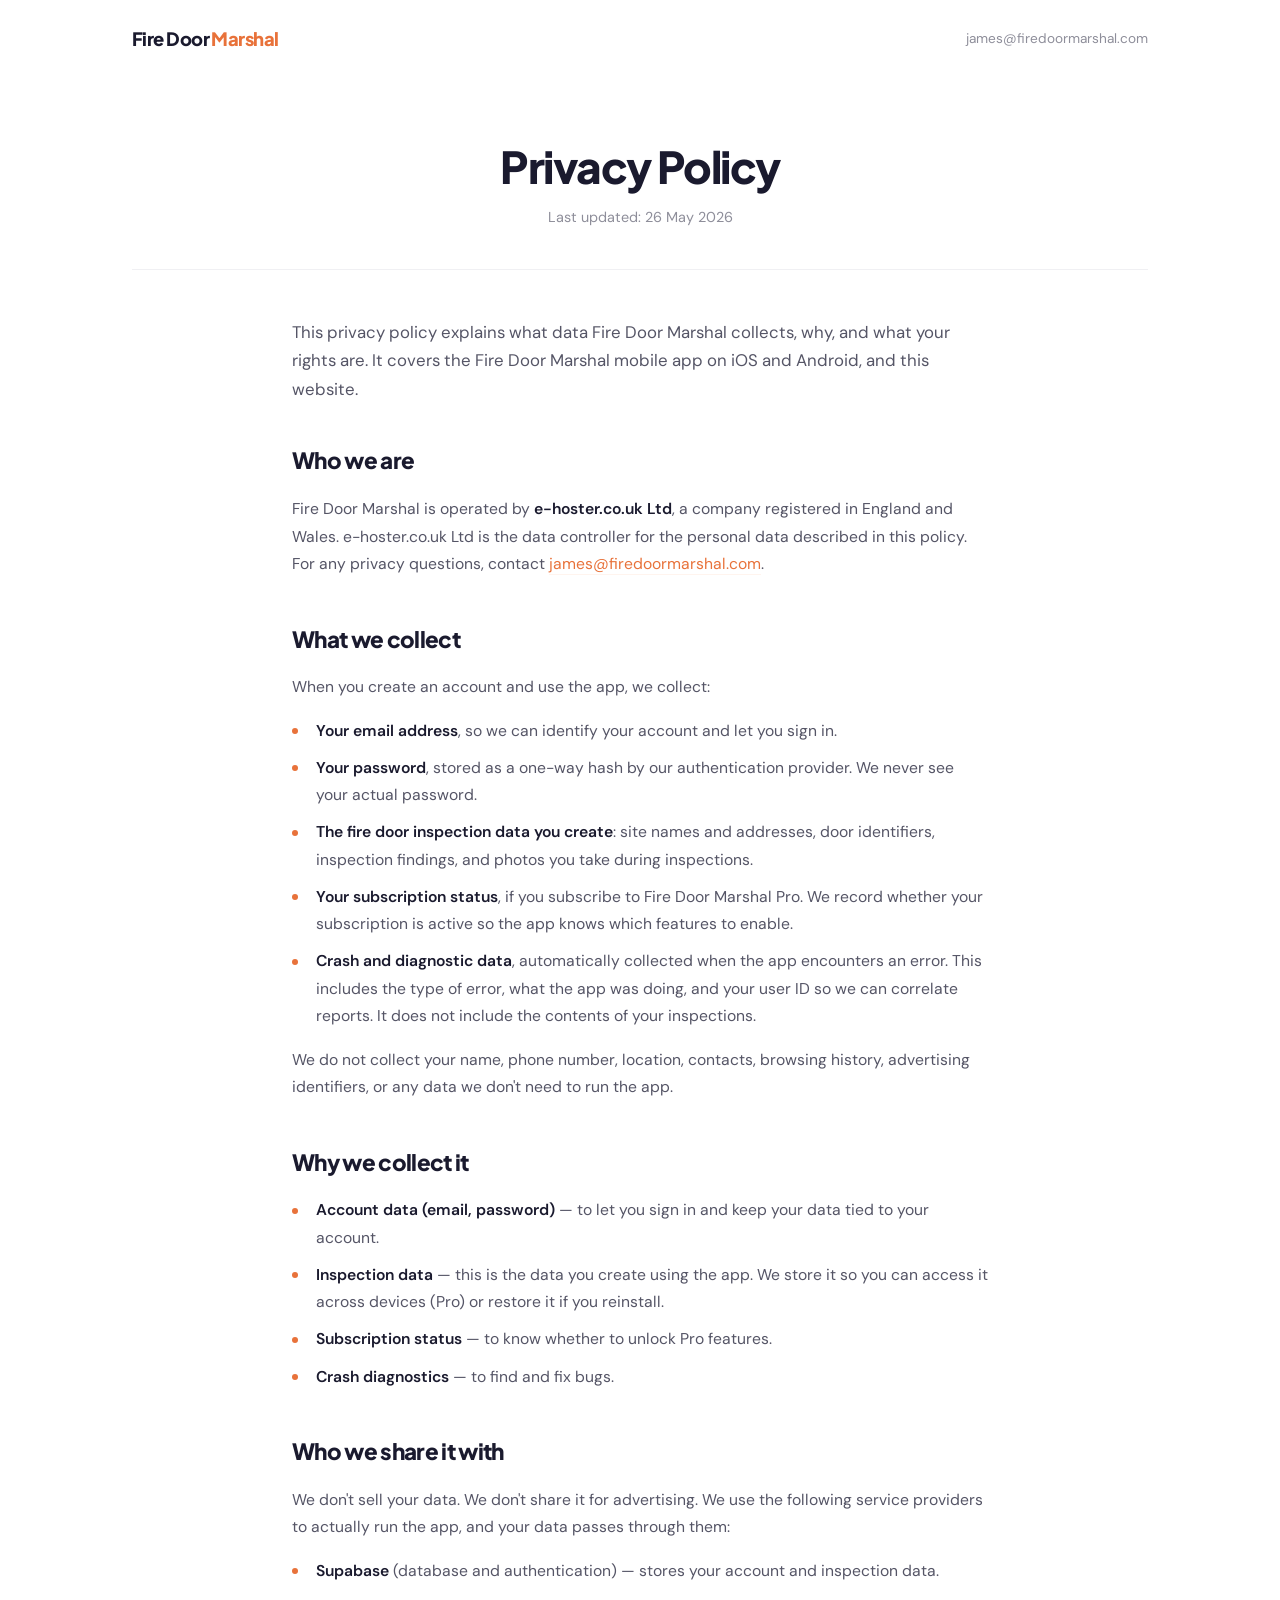
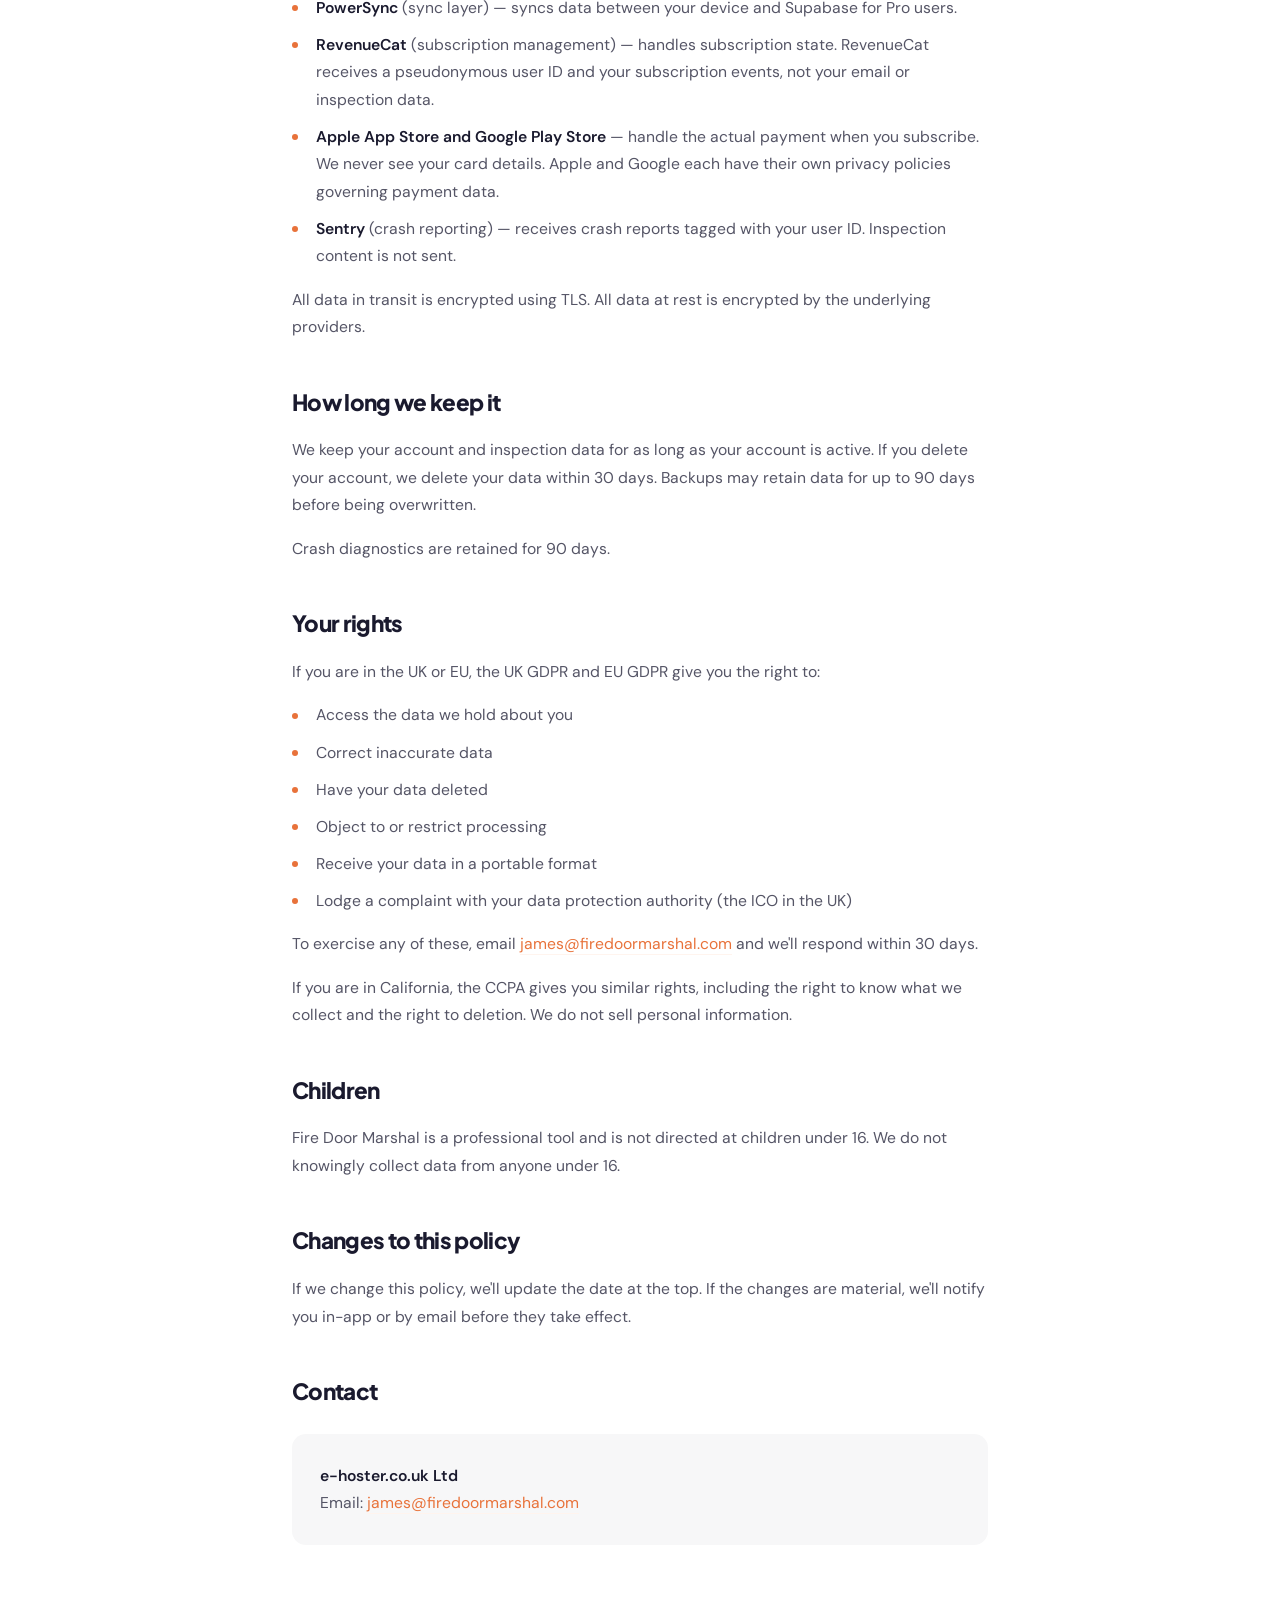
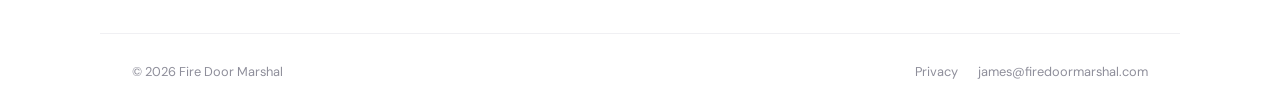
==== privacy.html @ d6214c9b "add privacy policy" ====
<!DOCTYPE html>
<html lang="en">
<head>
    <meta charset="UTF-8">
    <meta name="viewport" content="width=device-width, initial-scale=1.0">
    <title>Privacy Policy — Fire Door Marshal</title>
    <meta name="description" content="How Fire Door Marshal collects, uses, and protects your data.">
    <link rel="preconnect" href="https://fonts.googleapis.com">
    <link href="https://fonts.googleapis.com/css2?family=DM+Sans:ital,opsz,wght@0,9..40,300;0,9..40,400;0,9..40,500;0,9..40,600;0,9..40,700&family=Plus+Jakarta+Sans:wght@500;600;700;800&display=swap" rel="stylesheet">
    <link rel="stylesheet" href="styles.css">
</head>
<body>

<nav>
    <a href="/" class="logo">Fire Door <span>Marshal</span></a>
    <a href="mailto:james@firedoormarshal.com" class="nav-email">james@firedoormarshal.com</a>
</nav>

<section class="page-header">
    <h1>Privacy Policy</h1>
    <p class="updated">Last updated: 26 May 2026</p>
</section>

<div class="divider"><hr></div>

<section class="content">

    <p class="lead">
        This privacy policy explains what data Fire Door Marshal collects, why, and what your rights are. It covers the Fire Door Marshal mobile app on iOS and Android, and this website.
    </p>

    <h2>Who we are</h2>
    <p>
        Fire Door Marshal is operated by <strong>e-hoster.co.uk Ltd</strong>, a company registered in England and Wales. e-hoster.co.uk Ltd is the data controller for the personal data described in this policy. For any privacy questions, contact <a href="mailto:james@firedoormarshal.com">james@firedoormarshal.com</a>.
    </p>

    <h2>What we collect</h2>
    <p>When you create an account and use the app, we collect:</p>
    <ul>
        <li><strong>Your email address</strong>, so we can identify your account and let you sign in.</li>
        <li><strong>Your password</strong>, stored as a one-way hash by our authentication provider. We never see your actual password.</li>
        <li><strong>The fire door inspection data you create</strong>: site names and addresses, door identifiers, inspection findings, and photos you take during inspections.</li>
        <li><strong>Your subscription status</strong>, if you subscribe to Fire Door Marshal Pro. We record whether your subscription is active so the app knows which features to enable.</li>
        <li><strong>Crash and diagnostic data</strong>, automatically collected when the app encounters an error. This includes the type of error, what the app was doing, and your user ID so we can correlate reports. It does not include the contents of your inspections.</li>
    </ul>
    <p>
        We do not collect your name, phone number, location, contacts, browsing history, advertising identifiers, or any data we don't need to run the app.
    </p>

    <h2>Why we collect it</h2>
    <ul>
        <li><strong>Account data (email, password)</strong> — to let you sign in and keep your data tied to your account.</li>
        <li><strong>Inspection data</strong> — this is the data you create using the app. We store it so you can access it across devices (Pro) or restore it if you reinstall.</li>
        <li><strong>Subscription status</strong> — to know whether to unlock Pro features.</li>
        <li><strong>Crash diagnostics</strong> — to find and fix bugs.</li>
    </ul>

    <h2>Who we share it with</h2>
    <p>
        We don't sell your data. We don't share it for advertising. We use the following service providers to actually run the app, and your data passes through them:
    </p>
    <ul>
        <li><strong>Supabase</strong> (database and authentication) — stores your account and inspection data.</li>
        <li><strong>PowerSync</strong> (sync layer) — syncs data between your device and Supabase for Pro users.</li>
        <li><strong>RevenueCat</strong> (subscription management) — handles subscription state. RevenueCat receives a pseudonymous user ID and your subscription events, not your email or inspection data.</li>
        <li><strong>Apple App Store and Google Play Store</strong> — handle the actual payment when you subscribe. We never see your card details. Apple and Google each have their own privacy policies governing payment data.</li>
        <li><strong>Sentry</strong> (crash reporting) — receives crash reports tagged with your user ID. Inspection content is not sent.</li>
    </ul>
    <p>
        All data in transit is encrypted using TLS. All data at rest is encrypted by the underlying providers.
    </p>

    <h2>How long we keep it</h2>
    <p>
        We keep your account and inspection data for as long as your account is active. If you delete your account, we delete your data within 30 days. Backups may retain data for up to 90 days before being overwritten.
    </p>
    <p>
        Crash diagnostics are retained for 90 days.
    </p>

    <h2>Your rights</h2>
    <p>
        If you are in the UK or EU, the UK GDPR and EU GDPR give you the right to:
    </p>
    <ul>
        <li>Access the data we hold about you</li>
        <li>Correct inaccurate data</li>
        <li>Have your data deleted</li>
        <li>Object to or restrict processing</li>
        <li>Receive your data in a portable format</li>
        <li>Lodge a complaint with your data protection authority (the ICO in the UK)</li>
    </ul>
    <p>
        To exercise any of these, email <a href="mailto:james@firedoormarshal.com">james@firedoormarshal.com</a> and we'll respond within 30 days.
    </p>
    <p>
        If you are in California, the CCPA gives you similar rights, including the right to know what we collect and the right to deletion. We do not sell personal information.
    </p>

    <h2>Children</h2>
    <p>
        Fire Door Marshal is a professional tool and is not directed at children under 16. We do not knowingly collect data from anyone under 16.
    </p>

    <h2>Changes to this policy</h2>
    <p>
        If we change this policy, we'll update the date at the top. If the changes are material, we'll notify you in-app or by email before they take effect.
    </p>

    <h2>Contact</h2>
    <div class="info-card">
        <p>
            <strong>e-hoster.co.uk Ltd</strong><br>
            Email: <a href="mailto:james@firedoormarshal.com">james@firedoormarshal.com</a>
        </p>
    </div>

</section>

<footer>
    <p>&copy; 2026 Fire Door Marshal</p>
    <div class="footer-links">
        <a href="/privacy.html">Privacy</a>
        <a href="mailto:james@firedoormarshal.com">james@firedoormarshal.com</a>
    </div>
</footer>

</body>
</html>
---- styles.css ----
/* ============================================
   Fire Door Marshal — shared stylesheet
   ============================================ */

/* ---- RESET ---- */
*, *::before, *::after {
    box-sizing: border-box;
    margin: 0;
    padding: 0;
}

/* ---- TOKENS ---- */
:root {
    --bg: #ffffff;
    --bg-soft: #f7f7f8;
    --bg-card: #ffffff;
    --border: #e8e8ec;
    --border-light: #f0f0f3;
    --text: #1a1a2e;
    --text-secondary: #555566;
    --text-muted: #8e8e9a;
    --accent: #e8723a;
    --accent-light: #fff4ee;
    --accent-hover: #d4612d;
    --green: #22c55e;
}

html { scroll-behavior: smooth; }

body {
    font-family: 'DM Sans', sans-serif;
    background: var(--bg);
    color: var(--text);
    line-height: 1.6;
    -webkit-font-smoothing: antialiased;
}


/* ============================================
   SHARED — nav, divider, footer
   ============================================ */

/* ---- NAV ---- */
nav {
    max-width: 1080px;
    margin: 0 auto;
    padding: 1.5rem 2rem;
    display: flex;
    justify-content: space-between;
    align-items: center;
}

.logo {
    font-family: 'Plus Jakarta Sans', sans-serif;
    font-weight: 800;
    font-size: 1.15rem;
    color: var(--text);
    text-decoration: none;
    letter-spacing: -0.03em;
}

.logo span {
    color: var(--accent);
}

nav .nav-email {
    font-size: 0.85rem;
    color: var(--text-muted);
    text-decoration: none;
    transition: color 0.2s;
}

nav .nav-email:hover {
    color: var(--accent);
}

/* ---- DIVIDER ---- */
.divider {
    max-width: 1080px;
    margin: 0 auto;
    padding: 0 2rem;
}

.divider hr {
    border: none;
    border-top: 1px solid var(--border-light);
}

/* ---- FOOTER ---- */
footer {
    border-top: 1px solid var(--border-light);
    max-width: 1080px;
    margin: 0 auto;
    padding: 1.75rem 2rem;
    display: flex;
    justify-content: space-between;
    align-items: center;
    flex-wrap: wrap;
    gap: 1rem;
}

footer p {
    font-size: 0.8rem;
    color: var(--text-muted);
}

footer a {
    font-size: 0.8rem;
    color: var(--text-muted);
    text-decoration: none;
    transition: color 0.2s;
}

footer a:hover { color: var(--accent); }

footer .footer-links {
    display: flex;
    gap: 1.25rem;
    align-items: center;
    flex-wrap: wrap;
}


/* ============================================
   HOMEPAGE — hero, features, how, cta
   ============================================ */

/* ---- HERO ---- */
.hero {
    max-width: 1080px;
    margin: 0 auto;
    padding: 5rem 2rem 4rem;
    text-align: center;
}

.badge {
    display: inline-flex;
    align-items: center;
    gap: 0.5rem;
    background: var(--accent-light);
    color: var(--accent);
    font-size: 0.8rem;
    font-weight: 600;
    padding: 0.45rem 1rem;
    border-radius: 100px;
    margin-bottom: 2rem;
}

.badge-dot {
    width: 7px;
    height: 7px;
    background: var(--green);
    border-radius: 50%;
    animation: pulse 2s ease-in-out infinite;
}

@keyframes pulse {
    0%, 100% { opacity: 1; }
    50% { opacity: 0.4; }
}

h1 {
    font-family: 'Plus Jakarta Sans', sans-serif;
    font-weight: 800;
    font-size: clamp(2.25rem, 5.5vw, 3.5rem);
    line-height: 1.1;
    letter-spacing: -0.035em;
    color: var(--text);
    margin-bottom: 1.25rem;
    max-width: 620px;
    margin-left: auto;
    margin-right: auto;
}

.subtitle {
    font-size: 1.1rem;
    color: var(--text-secondary);
    max-width: 460px;
    margin: 0 auto 2.5rem;
    line-height: 1.7;
}

/* ---- FORM ---- */
.signup-form {
    display: flex;
    gap: 0.6rem;
    max-width: 430px;
    margin: 0 auto;
    flex-wrap: wrap;
    justify-content: center;
}

.signup-form input[type="email"] {
    flex: 1;
    min-width: 220px;
    padding: 0.8rem 1rem;
    border: 1.5px solid var(--border);
    border-radius: 10px;
    font-family: 'DM Sans', sans-serif;
    font-size: 0.95rem;
    background: var(--bg);
    color: var(--text);
    outline: none;
    transition: border-color 0.2s, box-shadow 0.2s;
}

.signup-form input[type="email"]::placeholder {
    color: var(--text-muted);
}

.signup-form input[type="email"]:focus {
    border-color: var(--accent);
    box-shadow: 0 0 0 3px var(--accent-light);
}

.signup-form button {
    padding: 0.8rem 1.5rem;
    background: var(--accent);
    color: #fff;
    border: none;
    border-radius: 10px;
    font-family: 'DM Sans', sans-serif;
    font-size: 0.95rem;
    font-weight: 600;
    cursor: pointer;
    transition: background 0.2s, transform 0.1s;
}

.signup-form button:hover {
    background: var(--accent-hover);
}

.signup-form button:active {
    transform: scale(0.97);
}

.form-note {
    font-size: 0.78rem;
    color: var(--text-muted);
    margin-top: 0.75rem;
    text-align: center;
    width: 100%;
}

.success-msg {
    background: #f0fdf4;
    border: 1.5px solid #bbf7d0;
    color: #16a34a;
    padding: 1rem 1.5rem;
    border-radius: 10px;
    font-weight: 500;
    max-width: 430px;
    margin: 0 auto;
    text-align: center;
    display: none;
}

/* ---- FEATURES ---- */
.features {
    max-width: 1080px;
    margin: 0 auto;
    padding: 4rem 2rem;
}

.features-grid {
    display: grid;
    grid-template-columns: repeat(3, 1fr);
    gap: 1.5rem;
}

.feature {
    background: var(--bg-soft);
    border-radius: 14px;
    padding: 2rem 1.75rem;
    transition: transform 0.2s;
}

.feature:hover {
    transform: translateY(-2px);
}

.feature-icon {
    width: 44px;
    height: 44px;
    background: var(--accent-light);
    border-radius: 10px;
    display: flex;
    align-items: center;
    justify-content: center;
    margin-bottom: 1.25rem;
}

.feature-icon svg {
    width: 22px;
    height: 22px;
    stroke: var(--accent);
    fill: none;
    stroke-width: 2;
    stroke-linecap: round;
    stroke-linejoin: round;
}

.feature h3 {
    font-family: 'Plus Jakarta Sans', sans-serif;
    font-weight: 700;
    font-size: 1.05rem;
    margin-bottom: 0.5rem;
    letter-spacing: -0.02em;
    color: var(--text);
}

.feature p {
    font-size: 0.9rem;
    color: var(--text-secondary);
    line-height: 1.65;
}

/* ---- HOW IT WORKS ---- */
.how-section {
    max-width: 1080px;
    margin: 0 auto;
    padding: 2rem 2rem 4rem;
}

.how-section h2 {
    font-family: 'Plus Jakarta Sans', sans-serif;
    font-weight: 800;
    font-size: 1.85rem;
    text-align: center;
    margin-bottom: 3rem;
    letter-spacing: -0.03em;
    color: var(--text);
}

.steps {
    display: grid;
    grid-template-columns: repeat(3, 1fr);
    gap: 2rem;
}

.step {
    text-align: center;
}

.step-number {
    width: 44px;
    height: 44px;
    background: var(--accent);
    color: #fff;
    font-family: 'Plus Jakarta Sans', sans-serif;
    font-weight: 800;
    font-size: 1.1rem;
    border-radius: 50%;
    display: inline-flex;
    align-items: center;
    justify-content: center;
    margin-bottom: 1.25rem;
}

.step h3 {
    font-family: 'Plus Jakarta Sans', sans-serif;
    font-weight: 700;
    font-size: 1.05rem;
    margin-bottom: 0.5rem;
    letter-spacing: -0.02em;
    color: var(--text);
}

.step p {
    font-size: 0.9rem;
    color: var(--text-secondary);
    line-height: 1.65;
    max-width: 260px;
    margin: 0 auto;
}

/* ---- CTA ---- */
.cta-section {
    max-width: 1080px;
    margin: 0 auto;
    padding: 2rem 2rem 5rem;
    text-align: center;
}

.cta-box {
    background: var(--bg-soft);
    border-radius: 20px;
    padding: 3.5rem 2rem;
}

.cta-box h2 {
    font-family: 'Plus Jakarta Sans', sans-serif;
    font-weight: 800;
    font-size: 1.6rem;
    margin-bottom: 0.6rem;
    letter-spacing: -0.03em;
    color: var(--text);
}

.cta-box p {
    color: var(--text-secondary);
    margin-bottom: 2rem;
    font-size: 0.95rem;
}


/* ============================================
   PRIVACY PAGE — page header, content
   ============================================ */

.page-header {
    max-width: 760px;
    margin: 0 auto;
    padding: 4rem 2rem 2.5rem;
    text-align: center;
}

.page-header h1 {
    font-family: 'Plus Jakarta Sans', sans-serif;
    font-weight: 800;
    font-size: clamp(2rem, 4.5vw, 2.75rem);
    line-height: 1.15;
    letter-spacing: -0.035em;
    color: var(--text);
    margin-bottom: 0.85rem;
}

.page-header .updated {
    font-size: 0.9rem;
    color: var(--text-muted);
}

.content {
    max-width: 760px;
    margin: 0 auto;
    padding: 3rem 2rem 4rem;
}

.content .lead {
    font-size: 1.05rem;
    color: var(--text-secondary);
    margin-bottom: 2.5rem;
    line-height: 1.7;
}

.content h2 {
    font-family: 'Plus Jakarta Sans', sans-serif;
    font-weight: 800;
    font-size: 1.4rem;
    letter-spacing: -0.03em;
    color: var(--text);
    margin-top: 2.75rem;
    margin-bottom: 1rem;
}

.content h2:first-of-type {
    margin-top: 0;
}

.content h3 {
    font-family: 'Plus Jakarta Sans', sans-serif;
    font-weight: 700;
    font-size: 1.05rem;
    letter-spacing: -0.02em;
    color: var(--text);
    margin-top: 1.75rem;
    margin-bottom: 0.6rem;
}

.content p {
    font-size: 0.98rem;
    color: var(--text-secondary);
    line-height: 1.75;
    margin-bottom: 1rem;
}

.content ul {
    list-style: none;
    padding: 0;
    margin: 0 0 1rem 0;
}

.content ul li {
    font-size: 0.98rem;
    color: var(--text-secondary);
    line-height: 1.75;
    padding-left: 1.5rem;
    position: relative;
    margin-bottom: 0.6rem;
}

.content ul li::before {
    content: "";
    position: absolute;
    left: 0;
    top: 0.7rem;
    width: 6px;
    height: 6px;
    background: var(--accent);
    border-radius: 50%;
}

.content strong {
    color: var(--text);
    font-weight: 600;
}

.content a {
    color: var(--accent);
    text-decoration: none;
    border-bottom: 1px solid var(--accent-light);
    transition: border-color 0.2s;
}

.content a:hover {
    border-bottom-color: var(--accent);
}

.info-card {
    background: var(--bg-soft);
    border-radius: 14px;
    padding: 1.75rem 1.75rem;
    margin: 1.5rem 0;
}

.info-card p {
    margin-bottom: 0;
}


/* ============================================
   RESPONSIVE
   ============================================ */

@media (max-width: 768px) {
    .hero { padding: 3.5rem 1.5rem 3rem; }
    .features-grid { grid-template-columns: 1fr; }
    .steps { grid-template-columns: 1fr; gap: 2.5rem; }
    .features, .how-section, .cta-section { padding-left: 1.5rem; padding-right: 1.5rem; }
    .page-header { padding: 3rem 1.5rem 2rem; }
    .content { padding: 2.5rem 1.5rem 3rem; }
    nav { padding: 1.25rem 1.5rem; }
}

@media (max-width: 480px) {
    .signup-form input[type="email"] { min-width: 100%; }
    .signup-form button { width: 100%; }
}
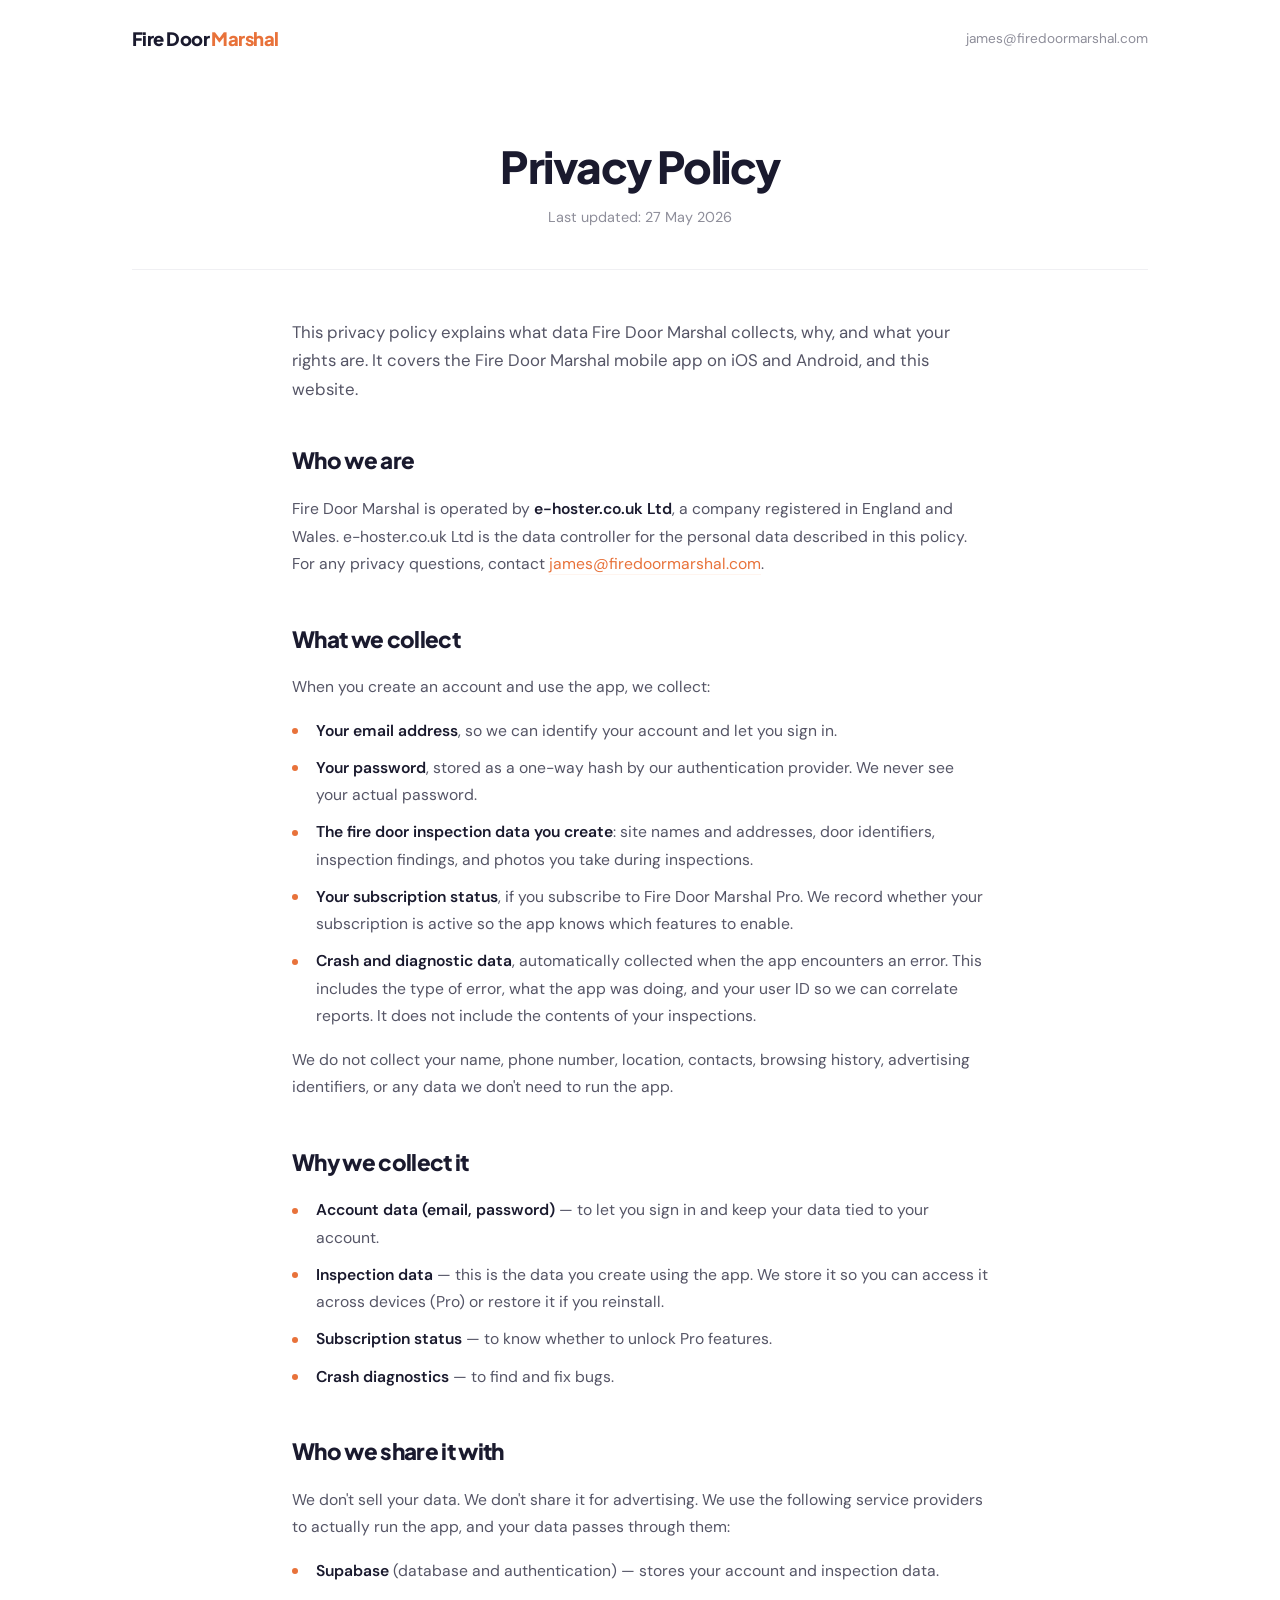
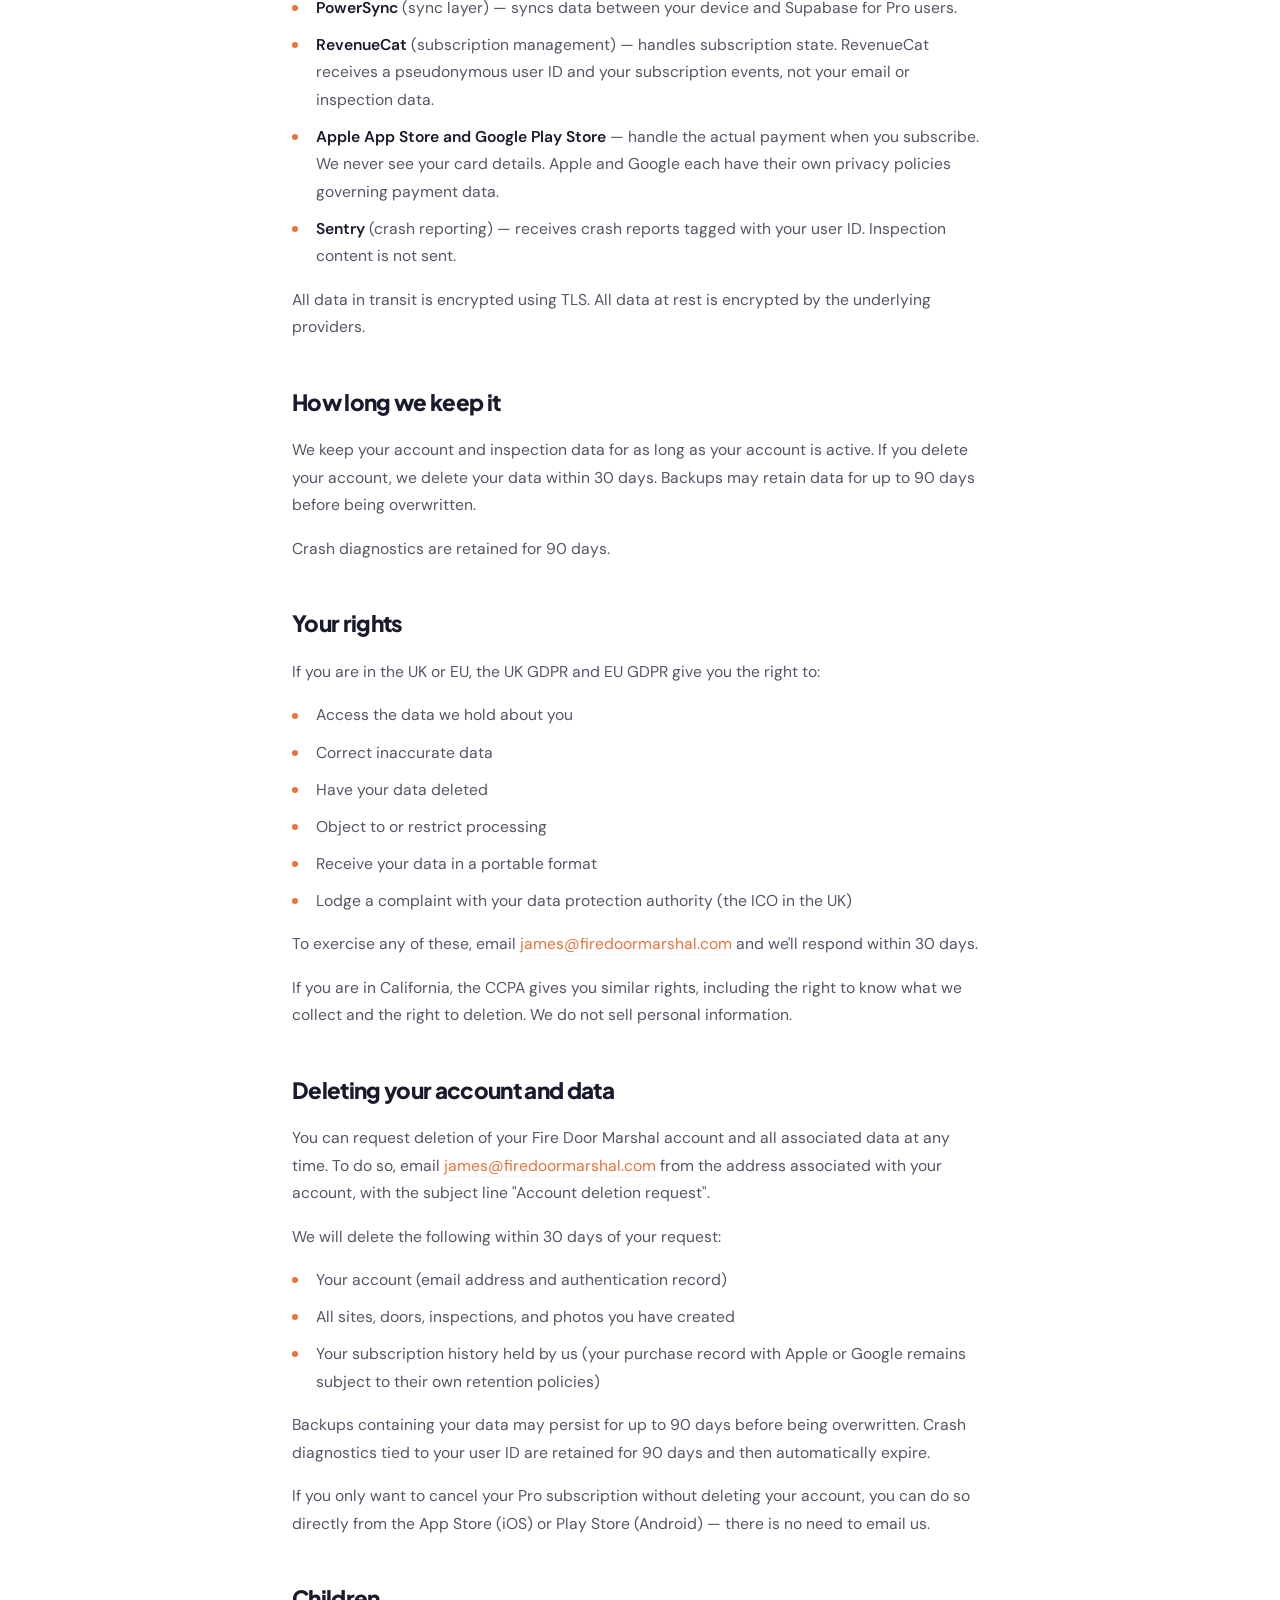
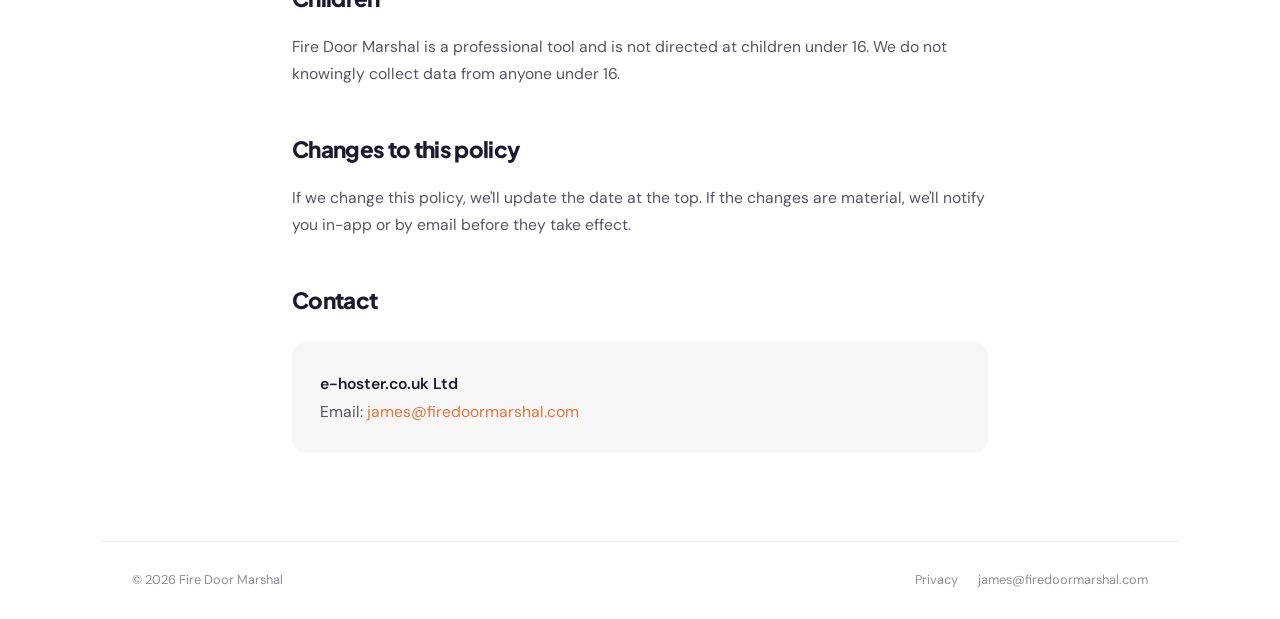
==== commit 6f93e9d7: "add delete section" ====
--- a/privacy.html
+++ b/privacy.html
@@ -18,7 +18,7 @@
 
 <section class="page-header">
     <h1>Privacy Policy</h1>
-    <p class="updated">Last updated: 26 May 2026</p>
+    <p class="updated">Last updated: 27 May 2026</p>
 </section>
 
 <div class="divider"><hr></div>
@@ -97,6 +97,25 @@
         If you are in California, the CCPA gives you similar rights, including the right to know what we collect and the right to deletion. We do not sell personal information.
     </p>
 
+    <h2 id="deletion">Deleting your account and data</h2>
+    <p>
+        You can request deletion of your Fire Door Marshal account and all associated data at any time. To do so, email <a href="mailto:james@firedoormarshal.com?subject=Account%20deletion%20request">james@firedoormarshal.com</a> from the address associated with your account, with the subject line "Account deletion request".
+    </p>
+    <p>
+        We will delete the following within 30 days of your request:
+    </p>
+    <ul>
+        <li>Your account (email address and authentication record)</li>
+        <li>All sites, doors, inspections, and photos you have created</li>
+        <li>Your subscription history held by us (your purchase record with Apple or Google remains subject to their own retention policies)</li>
+    </ul>
+    <p>
+        Backups containing your data may persist for up to 90 days before being overwritten. Crash diagnostics tied to your user ID are retained for 90 days and then automatically expire.
+    </p>
+    <p>
+        If you only want to cancel your Pro subscription without deleting your account, you can do so directly from the App Store (iOS) or Play Store (Android) — there is no need to email us.
+    </p>
+
     <h2>Children</h2>
     <p>
         Fire Door Marshal is a professional tool and is not directed at children under 16. We do not knowingly collect data from anyone under 16.
@@ -126,4 +145,4 @@
 </footer>
 
 </body>
-</html>
+</html>
